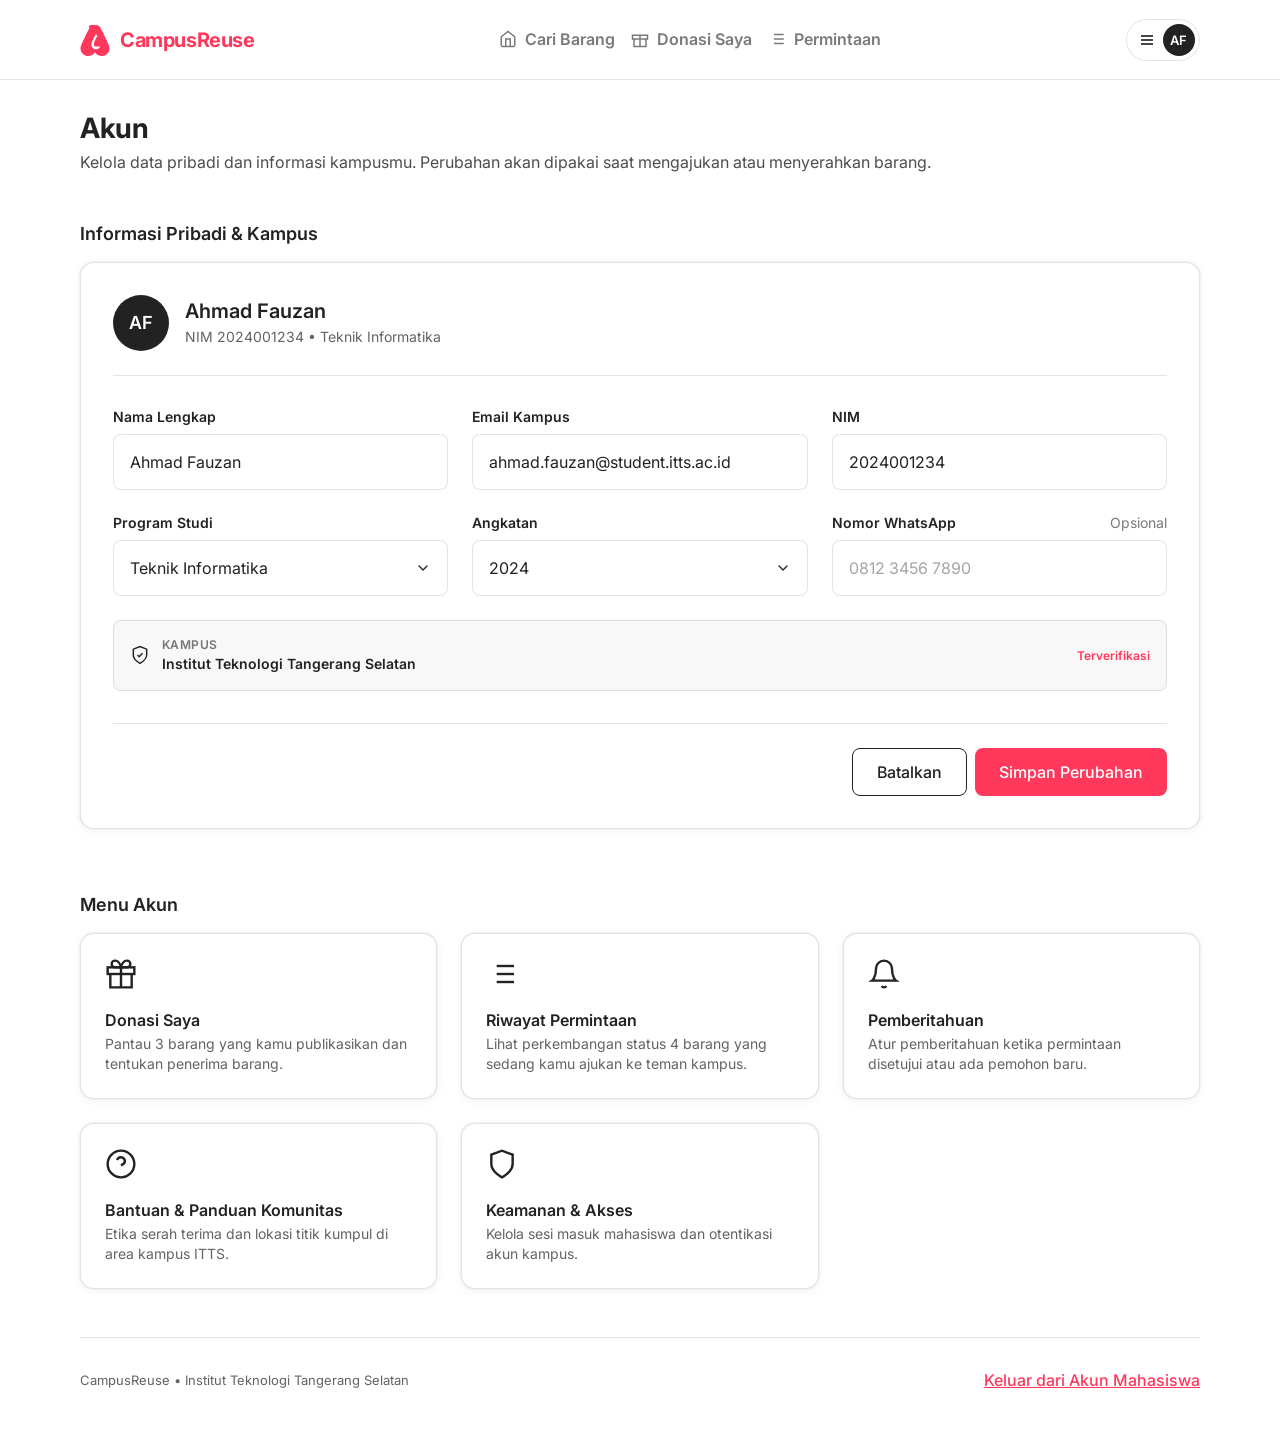
==== akun.html @ 61cdb1cc "first commit" ====
<!DOCTYPE html>
<html lang="id">
<head>
  <meta charset="UTF-8">
  <meta name="viewport" content="width=device-width, initial-scale=1.0">
  <title>Akun - CampusReuse</title>
  <link rel="preconnect" href="https://fonts.googleapis.com">
  <link rel="preconnect" href="https://fonts.gstatic.com" crossorigin>
  <link href="https://fonts.googleapis.com/css2?family=Inter:wght@400;500;600;700&display=swap" rel="stylesheet">
  <style>
    /* ===== 3-Color Strict Palette (Rausch #ff385c, Ink #222222, Canvas #ffffff) ===== */
    :root {
      --color-primary: #ff385c;
      --color-primary-active: #e00b41;
      --color-ink: #222222;
      --color-canvas: #ffffff;
      --color-hairline: #2222221f;
      --color-hairline-soft: #2222220f;
      --color-surface-soft: #22222208;

      --font-family: 'Inter', -apple-system, BlinkMacSystemFont, Roboto, 'Helvetica Neue', sans-serif;

      --rounded-none: 0px;
      --rounded-xs: 4px;
      --rounded-sm: 8px;
      --rounded-md: 14px;
      --rounded-lg: 20px;
      --rounded-xl: 32px;
      --rounded-full: 9999px;

      --space-xxs: 2px;
      --space-xs: 4px;
      --space-sm: 8px;
      --space-md: 12px;
      --space-base: 16px;
      --space-lg: 24px;
      --space-xl: 32px;
      --space-xxl: 48px;
      --space-section: 64px;

      /* Layout (DESIGN.md: 1280px editorial, 1080px detail) */
      --container-max: 1280px;
      --shell-max: 1440px;
      --container-detail: 1080px;
      --detail-shell: 1240px;

      --shadow-tier: rgba(34, 34, 34, 0.04) 0 0 0 1px, rgba(34, 34, 34, 0.06) 0 2px 8px 0;
    }

    *, *::before, *::after {
      margin: 0;
      padding: 0;
      box-sizing: border-box;
    }

    body {
      font-family: var(--font-family);
      background-color: var(--color-canvas);
      color: var(--color-ink);
      -webkit-font-smoothing: antialiased;
      -moz-osx-font-smoothing: grayscale;
      padding-bottom: 68px;
      width: 100%;
    }

    a {
      text-decoration: none;
      color: inherit;
    }

    button {
      font-family: var(--font-family);
      cursor: pointer;
      border: none;
      background: none;
    }

    /* TOP NAV (DESIGN.md: 80px height, 80px desktop gutters) */
    .top-nav {
      background-color: var(--color-canvas);
      height: 80px;
      border-bottom: 1px solid var(--color-hairline);
      padding: 0 var(--space-lg);
      position: sticky;
      top: 0;
      z-index: 100;
      display: flex;
      align-items: center;
      justify-content: space-between;
      width: 100%;
    }

    @media (min-width: 744px) {
      .top-nav {
        padding: 0 var(--space-xxl);
      }
    }

    @media (min-width: 1128px) {
      .top-nav {
        padding: 0 max(80px, calc((100vw - 1280px) / 2));
      }
    }

    .top-nav__brand {
      display: flex;
      align-items: center;
      gap: var(--space-sm);
      color: var(--color-primary);
      font-size: 20px;
      font-weight: 700;
      letter-spacing: -0.4px;
      flex-shrink: 0;
    }

    .top-nav__brand svg {
      width: 32px;
      height: 32px;
      fill: var(--color-primary);
    }

    @media (min-width: 744px) and (max-width: 899px) {
      .top-nav__brand span {
        display: none;
      }
    }

    .product-tabs {
      display: none;
      align-items: center;
      gap: var(--space-base);
    }

    .product-tab {
      display: flex;
      align-items: center;
      gap: var(--space-sm);
      padding: var(--space-sm) 0;
      font-size: 16px;
      font-weight: 600;
      color: var(--color-ink);
      opacity: 0.6;
      border-bottom: 2px solid transparent;
      transition: opacity 0.15s, border-color 0.15s;
      white-space: nowrap;
    }

    .product-tab:hover {
      opacity: 1;
    }

    .product-tab--active {
      opacity: 1;
      border-bottom-color: var(--color-ink);
    }

    .top-nav__utils {
      display: flex;
      align-items: center;
      gap: var(--space-md);
    }

    .user-pill-btn {
      display: flex;
      align-items: center;
      gap: var(--space-sm);
      padding: var(--space-xs) var(--space-xs) var(--space-xs) var(--space-md);
      border: 1px solid var(--color-hairline);
      border-radius: var(--rounded-full);
      background-color: var(--color-canvas);
      cursor: pointer;
    }

    .user-avatar-circle {
      width: 32px;
      height: 32px;
      border-radius: var(--rounded-full);
      background-color: var(--color-ink);
      color: var(--color-canvas);
      display: flex;
      align-items: center;
      justify-content: center;
      font-size: 13px;
      font-weight: 600;
    }

    /* MOBILE HEADER */
    .mobile-header {
      display: flex;
      align-items: center;
      justify-content: space-between;
      padding: var(--space-md) var(--space-lg);
      min-height: 64px;
      background-color: var(--color-canvas);
      position: sticky;
      top: 80px; /* sticks directly below the 80px top-nav instead of hiding behind it */
      z-index: 90;
      border-bottom: 1px solid var(--color-hairline);
    }

    .mobile-header__title {
      font-size: 20px;
      font-weight: 700;
      color: var(--color-ink);
    }

    /* CONTAINER (DESIGN.md: 1280px centered, 64px section bottom) */
    .account-container {
      width: 100%;
      max-width: var(--shell-max);
      margin: 0 auto;
      padding: var(--space-lg);
      box-sizing: border-box;
    }

    @media (min-width: 744px) {
      .account-container {
        padding: var(--space-xl) var(--space-xxl) var(--space-section);
      }
    }

    @media (min-width: 1128px) {
      .account-container {
        padding: var(--space-xl) 80px var(--space-section);
      }
    }

    .account-header {
      margin-bottom: var(--space-xxl);
    }

    .account-title {
      font-size: 28px;
      font-weight: 700;
      line-height: 1.2;
      letter-spacing: -0.44px;
      color: var(--color-ink);
      margin-bottom: var(--space-xs);
    }

    @media (max-width: 743px) {
      .account-title {
        display: none;
      }

      .account-header {
        margin-bottom: var(--space-lg);
      }
    }

    .account-subtitle {
      font-size: 16px;
      line-height: 1.5;
      color: var(--color-ink);
      opacity: 0.8;
    }

    .account-subtitle strong {
      font-weight: 600;
      color: var(--color-ink);
    }

    /* Account Grid (DESIGN.md: 1 / 2 / 3 columns, 16px gutters) */
    .account-grid {
      display: grid;
      grid-template-columns: 1fr;
      gap: var(--space-base);
      width: 100%;
    }

    @media (min-width: 744px) {
      .account-grid {
        grid-template-columns: repeat(2, 1fr);
        gap: var(--space-lg);
      }
    }

    @media (min-width: 1128px) {
      .account-grid {
        grid-template-columns: repeat(3, 1fr);
      }
    }

    .account-card {
      background-color: var(--color-canvas);
      border: 1px solid var(--color-hairline);
      border-radius: var(--rounded-md);
      padding: var(--space-lg);
      box-shadow: var(--shadow-tier);
      display: flex;
      flex-direction: column;
      justify-content: space-between;
      min-height: 160px;
      transition: transform 0.15s, border-color 0.15s;
      cursor: pointer;
    }

    .account-card:hover {
      border-color: var(--color-ink);
      transform: translateY(-2px);
    }

    .account-card__icon {
      width: 32px;
      height: 32px;
      color: var(--color-ink);
      margin-bottom: var(--space-base);
    }

    .account-card__title {
      font-size: 16px;
      font-weight: 600;
      color: var(--color-ink);
      margin-bottom: var(--space-xs);
    }

    .account-card__desc {
      font-size: 14px;
      color: var(--color-ink);
      opacity: 0.7;
      line-height: 1.43;
    }

    /* Profile Form */
    .profile-card {
      width: 100%;
      background-color: var(--color-canvas);
      border: 1px solid var(--color-hairline);
      border-radius: var(--rounded-md);
      padding: var(--space-lg);
      box-shadow: var(--shadow-tier);
      margin-bottom: var(--space-xxl);
    }

    @media (min-width: 744px) {
      .profile-card {
        padding: var(--space-xl);
        margin-bottom: var(--space-section);
      }
    }

    .profile-card__head {
      display: flex;
      align-items: center;
      gap: var(--space-base);
      padding-bottom: var(--space-lg);
      border-bottom: 1px solid var(--color-hairline);
      margin-bottom: var(--space-lg);
    }

    @media (min-width: 744px) {
      .profile-card__head {
        margin-bottom: var(--space-xl);
      }
    }

    .profile-avatar {
      width: 56px;
      height: 56px;
      border-radius: var(--rounded-full);
      background-color: var(--color-ink);
      color: var(--color-canvas);
      display: flex;
      align-items: center;
      justify-content: center;
      font-size: 18px;
      font-weight: 600;
      letter-spacing: 0.4px;
      flex-shrink: 0;
    }

    .profile-card__identity {
      min-width: 0;
    }

    .profile-card__name {
      font-size: 20px;
      font-weight: 600;
      line-height: 1.2;
      color: var(--color-ink);
      margin-bottom: var(--space-xs);
    }

    .profile-card__meta {
      font-size: 14px;
      line-height: 1.43;
      color: var(--color-ink);
      opacity: 0.7;
    }

    .profile-form__grid {
      display: grid;
      grid-template-columns: 1fr;
      gap: var(--space-lg);
      width: 100%;
    }

    @media (min-width: 744px) {
      .profile-form__grid {
        grid-template-columns: repeat(2, minmax(0, 1fr));
      }
    }

    @media (min-width: 1128px) {
      .profile-form__grid {
        grid-template-columns: repeat(3, minmax(0, 1fr));
      }
    }

    .profile-field {
      display: flex;
      flex-direction: column;
      min-width: 0;
    }

    .profile-label {
      display: flex;
      justify-content: space-between;
      gap: var(--space-sm);
      font-size: 14px;
      font-weight: 600;
      line-height: 1.29;
      color: var(--color-ink);
      margin-bottom: var(--space-sm);
    }

    .profile-label span {
      font-weight: 400;
      opacity: 0.6;
    }

    .profile-input {
      width: 100%;
      height: 56px;
      padding: 0 var(--space-base);
      background-color: var(--color-canvas);
      border: 1px solid var(--color-hairline);
      border-radius: var(--rounded-sm);
      font-family: var(--font-family);
      font-size: 16px;
      line-height: 1.5;
      color: var(--color-ink);
      outline: none;
      transition: border-color 0.15s ease, box-shadow 0.15s ease;
    }

    .profile-input::placeholder {
      color: var(--color-ink);
      opacity: 0.4;
    }

    .profile-input:focus {
      border-color: var(--color-ink);
      box-shadow: 0 0 0 1px var(--color-ink);
    }

    .profile-input[aria-invalid="true"] {
      border-color: var(--color-primary);
      box-shadow: 0 0 0 1px var(--color-primary);
    }

    /* Tablet: field columns are narrower, keep the long campus email readable */
    @media (min-width: 744px) and (max-width: 1127px) {
      .profile-input {
        padding-left: var(--space-sm);
        padding-right: var(--space-sm);
        font-size: 15px;
      }

      .profile-select {
        padding-right: 40px;
      }
    }

    .profile-select {
      appearance: none;
      padding-right: 44px;
      background-image: url("data:image/svg+xml;charset=UTF-8,%3csvg xmlns='http://www.w3.org/2000/svg' viewBox='0 0 24 24' fill='none' stroke='%23222222' stroke-width='2' stroke-linecap='round' stroke-linejoin='round'%3e%3cpolyline points='6 9 12 15 18 9'%3e%3c/polyline%3e%3c/svg%3e");
      background-repeat: no-repeat;
      background-position: right 16px center;
      background-size: 16px;
      cursor: pointer;
    }

    .profile-error {
      display: none;
      margin-top: var(--space-xs);
      font-size: 12px;
      font-weight: 600;
      line-height: 1.33;
      color: var(--color-primary);
    }

    .profile-error--visible {
      display: block;
    }

    .campus-strip {
      display: flex;
      align-items: center;
      gap: var(--space-md);
      margin-top: var(--space-lg);
      padding: var(--space-base);
      border: 1px solid var(--color-hairline);
      border-radius: var(--rounded-sm);
      background-color: var(--color-surface-soft);
    }

    .campus-strip__icon {
      width: 20px;
      height: 20px;
      flex-shrink: 0;
      color: var(--color-ink);
    }

    .campus-strip__text {
      display: flex;
      flex-direction: column;
      gap: var(--space-xxs);
      min-width: 0;
    }

    .campus-strip__label {
      font-size: 12px;
      font-weight: 600;
      letter-spacing: 0.4px;
      text-transform: uppercase;
      opacity: 0.6;
    }

    .campus-strip__value {
      font-size: 14px;
      font-weight: 600;
      line-height: 1.43;
    }

    .campus-strip__badge {
      display: none;
      margin-left: auto;
      font-size: 12px;
      font-weight: 600;
      color: var(--color-primary);
      white-space: nowrap;
    }

    @media (min-width: 560px) {
      .campus-strip__badge {
        display: block;
      }
    }

    .profile-form__footer {
      display: flex;
      flex-direction: column;
      gap: var(--space-md);
      margin-top: var(--space-xl);
      padding-top: var(--space-lg);
      border-top: 1px solid var(--color-hairline);
    }

    @media (min-width: 744px) {
      .profile-form__footer {
        flex-direction: row;
        align-items: center;
        justify-content: space-between;
        gap: var(--space-lg);
      }
    }

    .form-status {
      font-size: 14px;
      line-height: 1.43;
      opacity: 0;
      min-height: 20px;
      transition: opacity 0.15s ease;
    }

    .form-status--visible {
      opacity: 0.7;
    }

    .form-status--success {
      opacity: 1;
      font-weight: 500;
      display: flex;
      align-items: center;
      gap: var(--space-sm);
    }

    .form-status--success::before {
      content: "";
      width: 8px;
      height: 8px;
      border-radius: var(--rounded-full);
      background-color: var(--color-primary);
      flex-shrink: 0;
    }

    .profile-form__actions {
      display: flex;
      flex-direction: column-reverse;
      gap: var(--space-sm);
      width: 100%;
    }

    @media (min-width: 560px) {
      .profile-form__actions {
        flex-direction: row;
        justify-content: flex-end;
        width: auto;
      }
    }

    .btn-primary,
    .btn-secondary {
      display: flex;
      align-items: center;
      justify-content: center;
      height: 48px;
      padding: 0 var(--space-lg);
      border-radius: var(--rounded-sm);
      font-family: var(--font-family);
      font-size: 16px;
      font-weight: 500;
      white-space: nowrap;
    }

    @media (max-width: 559px) {
      .btn-primary,
      .btn-secondary {
        width: 100%;
      }
    }

    .btn-primary {
      background-color: var(--color-primary);
      color: var(--color-canvas);
      transition: background-color 0.15s ease;
    }

    .btn-primary:hover {
      background-color: var(--color-primary-active);
    }

    .btn-secondary {
      border: 1px solid var(--color-ink);
      background-color: var(--color-canvas);
      color: var(--color-ink);
    }

    .btn-secondary:hover {
      background-color: var(--color-surface-soft);
    }

    .section-label {
      font-size: 18px;
      font-weight: 600;
      line-height: 1.33;
      color: var(--color-ink);
      margin-bottom: var(--space-base);
    }

    .logout-section {
      margin-top: var(--space-xxl);
      padding-top: var(--space-xl);
      border-top: 1px solid var(--color-hairline);
      display: flex;
      justify-content: space-between;
      align-items: center;
      flex-wrap: wrap;
      gap: var(--space-base);
      width: 100%;
    }

    .btn-logout {
      font-size: 16px;
      font-weight: 500;
      color: var(--color-primary);
      text-decoration: underline;
      cursor: pointer;
    }

    /* Modal Dialog (Strict 3 Colors) */
    .dialog-scrim {
      display: none;
      position: fixed;
      inset: 0;
      background: rgba(34, 34, 34, 0.5);
      z-index: 200;
      align-items: center;
      justify-content: center;
      padding: var(--space-base);
    }

    .dialog-scrim--visible {
      display: flex;
    }

    .dialog-box {
      background: var(--color-canvas);
      border-radius: var(--rounded-md);
      padding: var(--space-xl);
      max-width: 400px;
      width: 100%;
      box-shadow: 0 10px 30px rgba(34, 34, 34, 0.2);
      border: 1px solid var(--color-hairline);
    }

    .dialog-box__title {
      font-size: 20px;
      font-weight: 600;
      line-height: 1.2;
      color: var(--color-ink);
      margin-bottom: var(--space-xs);
    }

    .dialog-box__desc {
      font-size: 14px;
      color: var(--color-ink);
      opacity: 0.7;
      line-height: 1.5;
      margin-bottom: var(--space-lg);
    }

    .dialog-actions {
      display: flex;
      gap: var(--space-sm);
    }

    .btn-cancel {
      flex: 1;
      height: 48px;
      border: 1px solid var(--color-ink);
      border-radius: var(--rounded-sm);
      font-size: 16px;
      font-weight: 500;
      color: var(--color-ink);
      background: var(--color-canvas);
    }

    .btn-confirm-logout {
      flex: 1;
      height: 48px;
      background-color: var(--color-primary);
      color: var(--color-canvas);
      border-radius: var(--rounded-sm);
      font-size: 16px;
      font-weight: 500;
    }

    /* Mobile Bottom Nav */
    .bottom-nav {
      position: fixed;
      bottom: 0;
      left: 0;
      right: 0;
      height: 68px;
      background-color: var(--color-canvas);
      border-top: 1px solid var(--color-hairline);
      display: flex;
      justify-content: space-around;
      align-items: center;
      z-index: 100;
      width: 100%;
    }

    .bottom-nav__item {
      display: flex;
      flex-direction: column;
      align-items: center;
      gap: 4px;
      color: var(--color-ink);
      opacity: 0.6;
      font-size: 11px;
      font-weight: 600;
      padding: 6px 12px;
    }

    .bottom-nav__item--active {
      color: var(--color-primary);
      opacity: 1;
    }

    .bottom-nav__icon {
      width: 22px;
      height: 22px;
    }

    @media (min-width: 744px) {
      .product-tabs {
        display: flex;
      }

      .mobile-header {
        display: none;
      }

      .bottom-nav {
        display: none;
      }

      body {
        padding-bottom: 0;
      }
    }
  </style>
</head>
<body>

  <!-- Top Nav Desktop -->
  <header class="top-nav">
    <a href="index.html" class="top-nav__brand">
      <svg viewBox="0 0 32 32">
        <path d="M16 1c2.008 0 3.463.963 4.751 3.269l.533 1.025c1.954 3.83 6.114 12.54 7.1 14.836l.145.353c.667 1.591.91 2.472.96 3.396l.011.321c0 4.14-3.238 7.8-8.204 7.8-3.084 0-5.36-1.503-6.296-3.878-.936 2.375-3.212 3.878-6.296 3.878-4.966 0-8.204-3.66-8.204-7.8 0-1.294.331-2.585 1.116-4.07l.145-.353c.986-2.296 5.146-11.006 7.1-14.836l.533-1.025C8.037 1.963 9.492 1 11.5 1h4.5zm0 24.3c2.72 0 4.5-1.895 4.5-4.5 0-2.48-1.572-5.714-4.5-10.748-2.928 5.034-4.5 8.268-4.5 10.748 0 2.605 1.78 4.5 4.5 4.5zm0-2.7c-1.285 0-2.1-1.007-2.1-2.1 0-1.87 1.341-4.793 3.6-8.918 2.259 4.125 3.6 7.048 3.6 8.918 0 1.093-.815 2.1-2.1 2.1h-3z"/>
      </svg>
      <span>CampusReuse</span>
    </a>

    <nav class="product-tabs" aria-label="Navigasi">
      <a href="index.html" class="product-tab">
        <svg width="18" height="18" viewBox="0 0 24 24" fill="none" stroke="currentColor" stroke-width="2"><path d="M3 9l9-7 9 7v11a2 2 0 0 1-2 2H5a2 2 0 0 1-2-2z"/><polyline points="9 22 9 12 15 12 15 22"/></svg>
        <span>Cari Barang</span>
      </a>
      <a href="donasi.html" class="product-tab">
        <svg width="18" height="18" viewBox="0 0 24 24" fill="none" stroke="currentColor" stroke-width="2"><polyline points="20 12 20 22 4 22 4 12"/><rect x="2" y="7" width="20" height="5"/><line x1="12" y1="22" x2="12" y2="7"/></svg>
        <span>Donasi Saya</span>
      </a>
      <a href="permintaan.html" class="product-tab">
        <svg width="18" height="18" viewBox="0 0 24 24" fill="none" stroke="currentColor" stroke-width="2"><line x1="8" y1="6" x2="21" y2="6"/><line x1="8" y1="12" x2="21" y2="12"/><line x1="8" y1="18" x2="21" y2="18"/></svg>
        <span>Permintaan</span>
      </a>
    </nav>

    <div class="top-nav__utils">
      <a href="akun.html" class="user-pill-btn" aria-label="Akun">
        <svg width="16" height="16" viewBox="0 0 24 24" fill="none" stroke="currentColor" stroke-width="2.5"><line x1="3" y1="12" x2="21" y2="12"/><line x1="3" y1="6" x2="21" y2="6"/><line x1="3" y1="18" x2="21" y2="18"/></svg>
        <div class="user-avatar-circle">AF</div>
      </a>
    </div>
  </header>

  <!-- Mobile Header -->
  <header class="mobile-header">
    <h1 class="mobile-header__title">Akun</h1>
    <div class="user-avatar-circle">AF</div>
  </header>

  <main class="account-container">
    <div class="account-header">
      <h1 class="account-title">Akun</h1>
      <p class="account-subtitle">
        Kelola data pribadi dan informasi kampusmu. Perubahan akan dipakai saat mengajukan atau menyerahkan barang.
      </p>
    </div>

    <h2 class="section-label">Informasi Pribadi &amp; Kampus</h2>

    <!-- Kartu Data Akun (bisa diedit) -->
    <div class="profile-card">
      <div class="profile-card__head">
        <div class="profile-avatar" id="profileAvatar">AF</div>
        <div class="profile-card__identity">
          <p class="profile-card__name" id="profileDisplayName">Ahmad Fauzan</p>
          <p class="profile-card__meta" id="profileDisplayMeta">NIM 2024001234 • Teknik Informatika</p>
        </div>
      </div>

      <form class="profile-form" id="profileForm" novalidate>
        <div class="profile-form__grid">
          <div class="profile-field">
            <label class="profile-label" for="profileFullName">Nama Lengkap</label>
            <input
              class="profile-input"
              type="text"
              id="profileFullName"
              name="fullName"
              autocomplete="name"
              placeholder="Nama sesuai KTM"
              required>
            <p class="profile-error" id="fullNameError"></p>
          </div>

          <div class="profile-field">
            <label class="profile-label" for="profileEmail">Email Kampus</label>
            <input
              class="profile-input"
              type="email"
              id="profileEmail"
              name="email"
              autocomplete="email"
              inputmode="email"
              placeholder="nama@student.itts.ac.id"
              required>
            <p class="profile-error" id="emailError"></p>
          </div>

          <div class="profile-field">
            <label class="profile-label" for="profileNim">NIM</label>
            <input
              class="profile-input"
              type="text"
              id="profileNim"
              name="nim"
              inputmode="numeric"
              autocomplete="off"
              maxlength="12"
              placeholder="Contoh: 2024001234"
              required>
            <p class="profile-error" id="nimError"></p>
          </div>

          <div class="profile-field">
            <label class="profile-label" for="profileMajor">Program Studi</label>
            <select class="profile-input profile-select" id="profileMajor" name="major" required>
              <option value="Teknik Informatika">Teknik Informatika</option>
              <option value="Teknik Elektro">Teknik Elektro</option>
              <option value="Teknik Kimia">Teknik Kimia</option>
              <option value="Teknik Sipil">Teknik Sipil</option>
              <option value="Sistem Informasi">Sistem Informasi</option>
            </select>
            <p class="profile-error" id="majorError"></p>
          </div>

          <div class="profile-field">
            <label class="profile-label" for="profileYear">Angkatan</label>
            <select class="profile-input profile-select" id="profileYear" name="year" required>
              <option value="2021">2021</option>
              <option value="2022">2022</option>
              <option value="2023">2023</option>
              <option value="2024">2024</option>
              <option value="2025">2025</option>
              <option value="2026">2026</option>
            </select>
            <p class="profile-error" id="yearError"></p>
          </div>

          <div class="profile-field">
            <label class="profile-label" for="profilePhone">
              Nomor WhatsApp <span>Opsional</span>
            </label>
            <input
              class="profile-input"
              type="tel"
              id="profilePhone"
              name="phone"
              autocomplete="tel"
              inputmode="tel"
              placeholder="0812 3456 7890">
            <p class="profile-error" id="phoneError"></p>
          </div>
        </div>

        <div class="campus-strip">
          <svg class="campus-strip__icon" viewBox="0 0 24 24" fill="none" stroke="currentColor" stroke-width="1.8" aria-hidden="true"><path d="M12 22s8-4 8-10V5l-8-3-8 3v7c0 6 8 10 8 10z"/><polyline points="9 12 11 14 15 10"/></svg>
          <div class="campus-strip__text">
            <span class="campus-strip__label">Kampus</span>
            <span class="campus-strip__value">Institut Teknologi Tangerang Selatan</span>
          </div>
          <span class="campus-strip__badge">Terverifikasi</span>
        </div>

        <div class="profile-form__footer">
          <p class="form-status" id="formStatus" role="status" aria-live="polite"></p>
          <div class="profile-form__actions">
            <button type="button" class="btn-secondary" id="btnResetProfile">Batalkan</button>
            <button type="submit" class="btn-primary">Simpan Perubahan</button>
          </div>
        </div>
      </form>
    </div>

    <h2 class="section-label">Menu Akun</h2>

    <!-- Account Grid 100% -->
    <div class="account-grid">
      <!-- Card 2 -->
      <a href="donasi.html" class="account-card">
        <div>
          <svg class="account-card__icon" viewBox="0 0 24 24" fill="none" stroke="currentColor" stroke-width="1.8"><polyline points="20 12 20 22 4 22 4 12"/><rect x="2" y="7" width="20" height="5"/><line x1="12" y1="22" x2="12" y2="7"/><path d="M12 7H7.5a2.5 2.5 0 0 1 0-5C11 2 12 7 12 7z"/><path d="M12 7h4.5a2.5 2.5 0 0 0 0-5C13 2 12 7 12 7z"/></svg>
          <h2 class="account-card__title">Donasi Saya</h2>
          <p class="account-card__desc">Pantau 3 barang yang kamu publikasikan dan tentukan penerima barang.</p>
        </div>
      </a>

      <!-- Card 3 -->
      <a href="permintaan.html" class="account-card">
        <div>
          <svg class="account-card__icon" viewBox="0 0 24 24" fill="none" stroke="currentColor" stroke-width="1.8"><line x1="8" y1="6" x2="21" y2="6"/><line x1="8" y1="12" x2="21" y2="12"/><line x1="8" y1="18" x2="21" y2="18"/><line x1="3" y1="6" x2="3.01" y2="6"/><line x1="3" y1="12" x2="3.01" y2="12"/><line x1="3" y1="18" x2="3.01" y2="18"/></svg>
          <h2 class="account-card__title">Riwayat Permintaan</h2>
          <p class="account-card__desc">Lihat perkembangan status 4 barang yang sedang kamu ajukan ke teman kampus.</p>
        </div>
      </a>

      <!-- Card 4 -->
      <a href="#" class="account-card" onclick="alert('Notifikasi aktif.'); return false;">
        <div>
          <svg class="account-card__icon" viewBox="0 0 24 24" fill="none" stroke="currentColor" stroke-width="1.8"><path d="M18 8A6 6 0 0 0 6 8c0 7-3 9-3 9h18s-3-2-3-9"/><path d="M13.73 21a2 2 0 0 1-3.46 0"/></svg>
          <h2 class="account-card__title">Pemberitahuan</h2>
          <p class="account-card__desc">Atur pemberitahuan ketika permintaan disetujui atau ada pemohon baru.</p>
        </div>
      </a>

      <!-- Card 5 -->
      <a href="#" class="account-card" onclick="alert('Panduan Komunitas Mahasiswa Institut Teknologi Tangerang Selatan.'); return false;">
        <div>
          <svg class="account-card__icon" viewBox="0 0 24 24" fill="none" stroke="currentColor" stroke-width="1.8"><circle cx="12" cy="12" r="10"/><path d="M9.09 9a3 3 0 0 1 5.83 1c0 2-3 3-3 3"/><line x1="12" y1="17" x2="12.01" y2="17"/></svg>
          <h2 class="account-card__title">Bantuan & Panduan Komunitas</h2>
          <p class="account-card__desc">Etika serah terima dan lokasi titik kumpul di area kampus ITTS.</p>
        </div>
      </a>

      <!-- Card 6 -->
      <a href="#" class="account-card" onclick="alert('Otentikasi Akun Kampus ITTS.'); return false;">
        <div>
          <svg class="account-card__icon" viewBox="0 0 24 24" fill="none" stroke="currentColor" stroke-width="1.8"><path d="M12 22s8-4 8-10V5l-8-3-8 3v7c0 6 8 10 8 10z"/></svg>
          <h2 class="account-card__title">Keamanan & Akses</h2>
          <p class="account-card__desc">Kelola sesi masuk mahasiswa dan otentikasi akun kampus.</p>
        </div>
      </a>

    </div>

    <!-- Logout row -->
    <div class="logout-section">
      <div style="font-size: 13px; opacity: 0.7;">
        CampusReuse • Institut Teknologi Tangerang Selatan
      </div>
      <button type="button" class="btn-logout" id="btnLogoutTrigger">
        Keluar dari Akun Mahasiswa
      </button>
    </div>
  </main>

  <!-- Dialog Konfirmasi Logout -->
  <div class="dialog-scrim" id="logoutModal">
    <div class="dialog-box">
      <h3 class="dialog-box__title">Keluar dari akun?</h3>
      <p class="dialog-box__desc">Kamu perlu masuk kembali dengan email kampus untuk mengajukan atau mengelola barang.</p>
      <div class="dialog-actions">
        <button type="button" class="btn-cancel" id="btnCancelLogout">Batal</button>
        <button type="button" class="btn-confirm-logout" id="btnConfirmLogout">Keluar</button>
      </div>
    </div>
  </div>

  <!-- Mobile Bottom Nav -->
  <nav class="bottom-nav" aria-label="Navigasi Bawah">
    <a href="index.html" class="bottom-nav__item">
      <svg class="bottom-nav__icon" viewBox="0 0 24 24" fill="none" stroke="currentColor" stroke-width="2.2"><path d="M3 9l9-7 9 7v11a2 2 0 0 1-2 2H5a2 2 0 0 1-2-2z"/><polyline points="9 22 9 12 15 12 15 22"/></svg>
      <span>Cari</span>
    </a>
    <a href="donasi.html" class="bottom-nav__item">
      <svg class="bottom-nav__icon" viewBox="0 0 24 24" fill="none" stroke="currentColor" stroke-width="2.2"><polyline points="20 12 20 22 4 22 4 12"/><rect x="2" y="7" width="20" height="5"/><line x1="12" y1="22" x2="12" y2="7"/></svg>
      <span>Donasi</span>
    </a>
    <a href="permintaan.html" class="bottom-nav__item">
      <svg class="bottom-nav__icon" viewBox="0 0 24 24" fill="none" stroke="currentColor" stroke-width="2.2"><line x1="8" y1="6" x2="21" y2="6"/><line x1="8" y1="12" x2="21" y2="12"/><line x1="8" y1="18" x2="21" y2="18"/></svg>
      <span>Permintaan</span>
    </a>
    <a href="akun.html" class="bottom-nav__item bottom-nav__item--active">
      <svg class="bottom-nav__icon" viewBox="0 0 24 24" fill="none" stroke="currentColor" stroke-width="2.2"><path d="M20 21v-2a4 4 0 0 0-4-4H8a4 4 0 0 0-4 4v2"/><circle cx="12" cy="7" r="4"/></svg>
      <span>Profil</span>
    </a>
  </nav>

  <script>
    (function() {
      'use strict';
      const btnLogout = document.getElementById('btnLogoutTrigger');
      const modal = document.getElementById('logoutModal');
      const btnCancel = document.getElementById('btnCancelLogout');
      const btnConfirm = document.getElementById('btnConfirmLogout');

      btnLogout.addEventListener('click', function() {
        modal.classList.add('dialog-scrim--visible');
      });

      btnCancel.addEventListener('click', function() {
        modal.classList.remove('dialog-scrim--visible');
      });

      btnConfirm.addEventListener('click', function() {
        modal.classList.remove('dialog-scrim--visible');
        window.location.href = 'index.html';
      });

      modal.addEventListener('click', function(e) {
        if (e.target === modal) modal.classList.remove('dialog-scrim--visible');
      });
    })();

    (function() {
      'use strict';
      const STORAGE_KEY = 'campusreuse-account';
      const form = document.getElementById('profileForm');
      if (!form) return;

      const defaults = {
        fullName: 'Ahmad Fauzan',
        email: 'ahmad.fauzan@student.itts.ac.id',
        nim: '2024001234',
        major: 'Teknik Informatika',
        year: '2024',
        phone: ''
      };

      const fieldNames = Object.keys(defaults);
      const displayName = document.getElementById('profileDisplayName');
      const displayMeta = document.getElementById('profileDisplayMeta');
      const profileAvatar = document.getElementById('profileAvatar');
      const statusEl = document.getElementById('formStatus');
      const resetBtn = document.getElementById('btnResetProfile');
      let statusTimer = null;

      function loadSaved() {
        try {
          const raw = window.localStorage.getItem(STORAGE_KEY);
          return raw ? JSON.parse(raw) : {};
        } catch (error) {
          return {};
        }
      }

      function currentData() {
        return Object.assign({}, defaults, loadSaved());
      }

      function initialsOf(name) {
        const parts = String(name).trim().split(/\s+/).filter(Boolean);
        if (!parts.length) return 'AF';
        return parts.slice(0, 2).map(function(part) {
          return part.charAt(0);
        }).join('').toUpperCase();
      }

      function renderSummary(data) {
        displayName.textContent = data.fullName;
        displayMeta.textContent = 'NIM ' + data.nim + ' • ' + data.major;
        const initials = initialsOf(data.fullName);
        profileAvatar.textContent = initials;
        document.querySelectorAll('.user-avatar-circle').forEach(function(el) {
          el.textContent = initials;
        });
      }

      function setError(name, message) {
        const field = form.elements[name];
        const errorEl = document.getElementById(name + 'Error');
        if (!field || !errorEl) return;
        errorEl.textContent = message || '';
        errorEl.classList.toggle('profile-error--visible', Boolean(message));
        if (message) {
          field.setAttribute('aria-invalid', 'true');
          field.setAttribute('aria-describedby', name + 'Error');
        } else {
          field.removeAttribute('aria-invalid');
          field.removeAttribute('aria-describedby');
        }
      }

      function clearError(name) {
        setError(name, '');
      }

      function fillForm(data) {
        fieldNames.forEach(function(name) {
          const field = form.elements[name];
          if (field && data[name] !== undefined) field.value = data[name];
          clearError(name);
        });
        renderSummary(data);
      }

      const validators = {
        fullName: function(value) {
          return value.trim().length >= 3 ? '' : 'Nama lengkap minimal 3 karakter.';
        },
        email: function(value) {
          const email = value.trim();
          if (!/^[^\s@]+@[^\s@]+\.[^\s@]+$/.test(email)) return 'Masukkan alamat email yang valid.';
          if (!/@student\.itts\.ac\.id$/i.test(email)) return 'Gunakan email kampus @student.itts.ac.id.';
          return '';
        },
        nim: function(value) {
          return /^\d{8,12}$/.test(value.trim()) ? '' : 'NIM berisi 8–12 angka.';
        },
        major: function(value) {
          return value ? '' : 'Pilih program studi.';
        },
        year: function(value) {
          return value ? '' : 'Pilih angkatan.';
        },
        phone: function(value) {
          const digits = value.replace(/[\s\-().]/g, '');
          if (!digits) return '';
          return /^(\+?62|0)8\d{7,12}$/.test(digits) ? '' : 'Nomor WhatsApp tidak valid. Contoh: 0812 3456 7890.';
        }
      };

      function showStatus(message, isSuccess) {
        if (statusTimer) window.clearTimeout(statusTimer);
        statusEl.textContent = message || '';
        statusEl.classList.toggle('form-status--visible', Boolean(message) && !isSuccess);
        statusEl.classList.toggle('form-status--success', Boolean(message) && Boolean(isSuccess));
        if (message) {
          statusTimer = window.setTimeout(function() {
            statusEl.textContent = '';
            statusEl.classList.remove('form-status--visible', 'form-status--success');
          }, 4000);
        }
      }

      fieldNames.forEach(function(name) {
        const field = form.elements[name];
        if (!field) return;
        field.addEventListener('input', function() { clearError(name); });
        field.addEventListener('change', function() { clearError(name); });
      });

      form.addEventListener('submit', function(event) {
        event.preventDefault();
        const data = {};
        let firstInvalid = null;

        fieldNames.forEach(function(name) {
          const field = form.elements[name];
          const value = field.value.trim();
          data[name] = value;
          const message = validators[name](value);
          setError(name, message);
          if (message && !firstInvalid) firstInvalid = field;
        });

        if (firstInvalid) {
          showStatus('Periksa kembali data yang ditandai.', false);
          firstInvalid.focus();
          return;
        }

        try {
          window.localStorage.setItem(STORAGE_KEY, JSON.stringify(data));
        } catch (error) {
          /* localStorage bisa tidak tersedia; data tetap diperbarui di halaman. */
        }

        renderSummary(data);
        showStatus('Perubahan berhasil disimpan.', true);
      });

      resetBtn.addEventListener('click', function() {
        fillForm(currentData());
        showStatus('Perubahan dibatalkan.', false);
      });

      fillForm(currentData());
    })();
  </script>
</body>
</html>
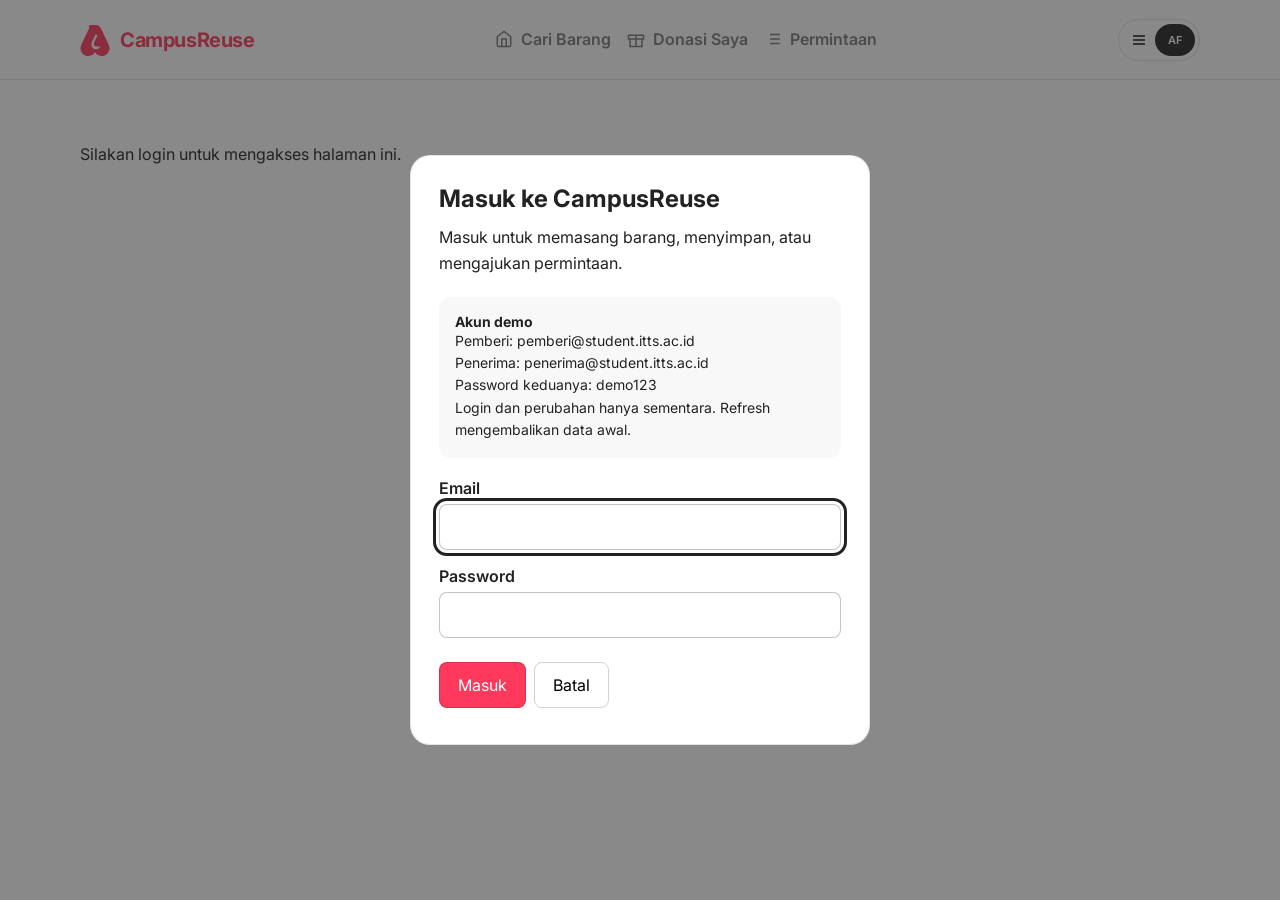
==== commit 9388315a: "Rapikan desain dan alur demo CampusReuse" ====
--- a/akun.html
+++ b/akun.html
@@ -7,807 +7,11 @@
   <link rel="preconnect" href="https://fonts.googleapis.com">
   <link rel="preconnect" href="https://fonts.gstatic.com" crossorigin>
   <link href="https://fonts.googleapis.com/css2?family=Inter:wght@400;500;600;700&display=swap" rel="stylesheet">
-  <style>
-    /* ===== 3-Color Strict Palette (Rausch #ff385c, Ink #222222, Canvas #ffffff) ===== */
-    :root {
-      --color-primary: #ff385c;
-      --color-primary-active: #e00b41;
-      --color-ink: #222222;
-      --color-canvas: #ffffff;
-      --color-hairline: #2222221f;
-      --color-hairline-soft: #2222220f;
-      --color-surface-soft: #22222208;
-
-      --font-family: 'Inter', -apple-system, BlinkMacSystemFont, Roboto, 'Helvetica Neue', sans-serif;
-
-      --rounded-none: 0px;
-      --rounded-xs: 4px;
-      --rounded-sm: 8px;
-      --rounded-md: 14px;
-      --rounded-lg: 20px;
-      --rounded-xl: 32px;
-      --rounded-full: 9999px;
-
-      --space-xxs: 2px;
-      --space-xs: 4px;
-      --space-sm: 8px;
-      --space-md: 12px;
-      --space-base: 16px;
-      --space-lg: 24px;
-      --space-xl: 32px;
-      --space-xxl: 48px;
-      --space-section: 64px;
-
-      /* Layout (DESIGN.md: 1280px editorial, 1080px detail) */
-      --container-max: 1280px;
-      --shell-max: 1440px;
-      --container-detail: 1080px;
-      --detail-shell: 1240px;
-
-      --shadow-tier: rgba(34, 34, 34, 0.04) 0 0 0 1px, rgba(34, 34, 34, 0.06) 0 2px 8px 0;
-    }
-
-    *, *::before, *::after {
-      margin: 0;
-      padding: 0;
-      box-sizing: border-box;
-    }
-
-    body {
-      font-family: var(--font-family);
-      background-color: var(--color-canvas);
-      color: var(--color-ink);
-      -webkit-font-smoothing: antialiased;
-      -moz-osx-font-smoothing: grayscale;
-      padding-bottom: 68px;
-      width: 100%;
-    }
-
-    a {
-      text-decoration: none;
-      color: inherit;
-    }
-
-    button {
-      font-family: var(--font-family);
-      cursor: pointer;
-      border: none;
-      background: none;
-    }
-
-    /* TOP NAV (DESIGN.md: 80px height, 80px desktop gutters) */
-    .top-nav {
-      background-color: var(--color-canvas);
-      height: 80px;
-      border-bottom: 1px solid var(--color-hairline);
-      padding: 0 var(--space-lg);
-      position: sticky;
-      top: 0;
-      z-index: 100;
-      display: flex;
-      align-items: center;
-      justify-content: space-between;
-      width: 100%;
-    }
-
-    @media (min-width: 744px) {
-      .top-nav {
-        padding: 0 var(--space-xxl);
-      }
-    }
-
-    @media (min-width: 1128px) {
-      .top-nav {
-        padding: 0 max(80px, calc((100vw - 1280px) / 2));
-      }
-    }
-
-    .top-nav__brand {
-      display: flex;
-      align-items: center;
-      gap: var(--space-sm);
-      color: var(--color-primary);
-      font-size: 20px;
-      font-weight: 700;
-      letter-spacing: -0.4px;
-      flex-shrink: 0;
-    }
-
-    .top-nav__brand svg {
-      width: 32px;
-      height: 32px;
-      fill: var(--color-primary);
-    }
-
-    @media (min-width: 744px) and (max-width: 899px) {
-      .top-nav__brand span {
-        display: none;
-      }
-    }
-
-    .product-tabs {
-      display: none;
-      align-items: center;
-      gap: var(--space-base);
-    }
-
-    .product-tab {
-      display: flex;
-      align-items: center;
-      gap: var(--space-sm);
-      padding: var(--space-sm) 0;
-      font-size: 16px;
-      font-weight: 600;
-      color: var(--color-ink);
-      opacity: 0.6;
-      border-bottom: 2px solid transparent;
-      transition: opacity 0.15s, border-color 0.15s;
-      white-space: nowrap;
-    }
-
-    .product-tab:hover {
-      opacity: 1;
-    }
-
-    .product-tab--active {
-      opacity: 1;
-      border-bottom-color: var(--color-ink);
-    }
-
-    .top-nav__utils {
-      display: flex;
-      align-items: center;
-      gap: var(--space-md);
-    }
-
-    .user-pill-btn {
-      display: flex;
-      align-items: center;
-      gap: var(--space-sm);
-      padding: var(--space-xs) var(--space-xs) var(--space-xs) var(--space-md);
-      border: 1px solid var(--color-hairline);
-      border-radius: var(--rounded-full);
-      background-color: var(--color-canvas);
-      cursor: pointer;
-    }
-
-    .user-avatar-circle {
-      width: 32px;
-      height: 32px;
-      border-radius: var(--rounded-full);
-      background-color: var(--color-ink);
-      color: var(--color-canvas);
-      display: flex;
-      align-items: center;
-      justify-content: center;
-      font-size: 13px;
-      font-weight: 600;
-    }
-
-    /* MOBILE HEADER */
-    .mobile-header {
-      display: flex;
-      align-items: center;
-      justify-content: space-between;
-      padding: var(--space-md) var(--space-lg);
-      min-height: 64px;
-      background-color: var(--color-canvas);
-      position: sticky;
-      top: 80px; /* sticks directly below the 80px top-nav instead of hiding behind it */
-      z-index: 90;
-      border-bottom: 1px solid var(--color-hairline);
-    }
-
-    .mobile-header__title {
-      font-size: 20px;
-      font-weight: 700;
-      color: var(--color-ink);
-    }
-
-    /* CONTAINER (DESIGN.md: 1280px centered, 64px section bottom) */
-    .account-container {
-      width: 100%;
-      max-width: var(--shell-max);
-      margin: 0 auto;
-      padding: var(--space-lg);
-      box-sizing: border-box;
-    }
-
-    @media (min-width: 744px) {
-      .account-container {
-        padding: var(--space-xl) var(--space-xxl) var(--space-section);
-      }
-    }
-
-    @media (min-width: 1128px) {
-      .account-container {
-        padding: var(--space-xl) 80px var(--space-section);
-      }
-    }
-
-    .account-header {
-      margin-bottom: var(--space-xxl);
-    }
-
-    .account-title {
-      font-size: 28px;
-      font-weight: 700;
-      line-height: 1.2;
-      letter-spacing: -0.44px;
-      color: var(--color-ink);
-      margin-bottom: var(--space-xs);
-    }
-
-    @media (max-width: 743px) {
-      .account-title {
-        display: none;
-      }
-
-      .account-header {
-        margin-bottom: var(--space-lg);
-      }
-    }
-
-    .account-subtitle {
-      font-size: 16px;
-      line-height: 1.5;
-      color: var(--color-ink);
-      opacity: 0.8;
-    }
-
-    .account-subtitle strong {
-      font-weight: 600;
-      color: var(--color-ink);
-    }
-
-    /* Account Grid (DESIGN.md: 1 / 2 / 3 columns, 16px gutters) */
-    .account-grid {
-      display: grid;
-      grid-template-columns: 1fr;
-      gap: var(--space-base);
-      width: 100%;
-    }
-
-    @media (min-width: 744px) {
-      .account-grid {
-        grid-template-columns: repeat(2, 1fr);
-        gap: var(--space-lg);
-      }
-    }
-
-    @media (min-width: 1128px) {
-      .account-grid {
-        grid-template-columns: repeat(3, 1fr);
-      }
-    }
-
-    .account-card {
-      background-color: var(--color-canvas);
-      border: 1px solid var(--color-hairline);
-      border-radius: var(--rounded-md);
-      padding: var(--space-lg);
-      box-shadow: var(--shadow-tier);
-      display: flex;
-      flex-direction: column;
-      justify-content: space-between;
-      min-height: 160px;
-      transition: transform 0.15s, border-color 0.15s;
-      cursor: pointer;
-    }
-
-    .account-card:hover {
-      border-color: var(--color-ink);
-      transform: translateY(-2px);
-    }
-
-    .account-card__icon {
-      width: 32px;
-      height: 32px;
-      color: var(--color-ink);
-      margin-bottom: var(--space-base);
-    }
-
-    .account-card__title {
-      font-size: 16px;
-      font-weight: 600;
-      color: var(--color-ink);
-      margin-bottom: var(--space-xs);
-    }
-
-    .account-card__desc {
-      font-size: 14px;
-      color: var(--color-ink);
-      opacity: 0.7;
-      line-height: 1.43;
-    }
-
-    /* Profile Form */
-    .profile-card {
-      width: 100%;
-      background-color: var(--color-canvas);
-      border: 1px solid var(--color-hairline);
-      border-radius: var(--rounded-md);
-      padding: var(--space-lg);
-      box-shadow: var(--shadow-tier);
-      margin-bottom: var(--space-xxl);
-    }
-
-    @media (min-width: 744px) {
-      .profile-card {
-        padding: var(--space-xl);
-        margin-bottom: var(--space-section);
-      }
-    }
-
-    .profile-card__head {
-      display: flex;
-      align-items: center;
-      gap: var(--space-base);
-      padding-bottom: var(--space-lg);
-      border-bottom: 1px solid var(--color-hairline);
-      margin-bottom: var(--space-lg);
-    }
-
-    @media (min-width: 744px) {
-      .profile-card__head {
-        margin-bottom: var(--space-xl);
-      }
-    }
-
-    .profile-avatar {
-      width: 56px;
-      height: 56px;
-      border-radius: var(--rounded-full);
-      background-color: var(--color-ink);
-      color: var(--color-canvas);
-      display: flex;
-      align-items: center;
-      justify-content: center;
-      font-size: 18px;
-      font-weight: 600;
-      letter-spacing: 0.4px;
-      flex-shrink: 0;
-    }
-
-    .profile-card__identity {
-      min-width: 0;
-    }
-
-    .profile-card__name {
-      font-size: 20px;
-      font-weight: 600;
-      line-height: 1.2;
-      color: var(--color-ink);
-      margin-bottom: var(--space-xs);
-    }
-
-    .profile-card__meta {
-      font-size: 14px;
-      line-height: 1.43;
-      color: var(--color-ink);
-      opacity: 0.7;
-    }
-
-    .profile-form__grid {
-      display: grid;
-      grid-template-columns: 1fr;
-      gap: var(--space-lg);
-      width: 100%;
-    }
-
-    @media (min-width: 744px) {
-      .profile-form__grid {
-        grid-template-columns: repeat(2, minmax(0, 1fr));
-      }
-    }
-
-    @media (min-width: 1128px) {
-      .profile-form__grid {
-        grid-template-columns: repeat(3, minmax(0, 1fr));
-      }
-    }
-
-    .profile-field {
-      display: flex;
-      flex-direction: column;
-      min-width: 0;
-    }
-
-    .profile-label {
-      display: flex;
-      justify-content: space-between;
-      gap: var(--space-sm);
-      font-size: 14px;
-      font-weight: 600;
-      line-height: 1.29;
-      color: var(--color-ink);
-      margin-bottom: var(--space-sm);
-    }
-
-    .profile-label span {
-      font-weight: 400;
-      opacity: 0.6;
-    }
-
-    .profile-input {
-      width: 100%;
-      height: 56px;
-      padding: 0 var(--space-base);
-      background-color: var(--color-canvas);
-      border: 1px solid var(--color-hairline);
-      border-radius: var(--rounded-sm);
-      font-family: var(--font-family);
-      font-size: 16px;
-      line-height: 1.5;
-      color: var(--color-ink);
-      outline: none;
-      transition: border-color 0.15s ease, box-shadow 0.15s ease;
-    }
-
-    .profile-input::placeholder {
-      color: var(--color-ink);
-      opacity: 0.4;
-    }
-
-    .profile-input:focus {
-      border-color: var(--color-ink);
-      box-shadow: 0 0 0 1px var(--color-ink);
-    }
-
-    .profile-input[aria-invalid="true"] {
-      border-color: var(--color-primary);
-      box-shadow: 0 0 0 1px var(--color-primary);
-    }
-
-    /* Tablet: field columns are narrower, keep the long campus email readable */
-    @media (min-width: 744px) and (max-width: 1127px) {
-      .profile-input {
-        padding-left: var(--space-sm);
-        padding-right: var(--space-sm);
-        font-size: 15px;
-      }
-
-      .profile-select {
-        padding-right: 40px;
-      }
-    }
-
-    .profile-select {
-      appearance: none;
-      padding-right: 44px;
-      background-image: url("data:image/svg+xml;charset=UTF-8,%3csvg xmlns='http://www.w3.org/2000/svg' viewBox='0 0 24 24' fill='none' stroke='%23222222' stroke-width='2' stroke-linecap='round' stroke-linejoin='round'%3e%3cpolyline points='6 9 12 15 18 9'%3e%3c/polyline%3e%3c/svg%3e");
-      background-repeat: no-repeat;
-      background-position: right 16px center;
-      background-size: 16px;
-      cursor: pointer;
-    }
-
-    .profile-error {
-      display: none;
-      margin-top: var(--space-xs);
-      font-size: 12px;
-      font-weight: 600;
-      line-height: 1.33;
-      color: var(--color-primary);
-    }
-
-    .profile-error--visible {
-      display: block;
-    }
-
-    .campus-strip {
-      display: flex;
-      align-items: center;
-      gap: var(--space-md);
-      margin-top: var(--space-lg);
-      padding: var(--space-base);
-      border: 1px solid var(--color-hairline);
-      border-radius: var(--rounded-sm);
-      background-color: var(--color-surface-soft);
-    }
-
-    .campus-strip__icon {
-      width: 20px;
-      height: 20px;
-      flex-shrink: 0;
-      color: var(--color-ink);
-    }
-
-    .campus-strip__text {
-      display: flex;
-      flex-direction: column;
-      gap: var(--space-xxs);
-      min-width: 0;
-    }
-
-    .campus-strip__label {
-      font-size: 12px;
-      font-weight: 600;
-      letter-spacing: 0.4px;
-      text-transform: uppercase;
-      opacity: 0.6;
-    }
-
-    .campus-strip__value {
-      font-size: 14px;
-      font-weight: 600;
-      line-height: 1.43;
-    }
-
-    .campus-strip__badge {
-      display: none;
-      margin-left: auto;
-      font-size: 12px;
-      font-weight: 600;
-      color: var(--color-primary);
-      white-space: nowrap;
-    }
-
-    @media (min-width: 560px) {
-      .campus-strip__badge {
-        display: block;
-      }
-    }
-
-    .profile-form__footer {
-      display: flex;
-      flex-direction: column;
-      gap: var(--space-md);
-      margin-top: var(--space-xl);
-      padding-top: var(--space-lg);
-      border-top: 1px solid var(--color-hairline);
-    }
-
-    @media (min-width: 744px) {
-      .profile-form__footer {
-        flex-direction: row;
-        align-items: center;
-        justify-content: space-between;
-        gap: var(--space-lg);
-      }
-    }
-
-    .form-status {
-      font-size: 14px;
-      line-height: 1.43;
-      opacity: 0;
-      min-height: 20px;
-      transition: opacity 0.15s ease;
-    }
-
-    .form-status--visible {
-      opacity: 0.7;
-    }
-
-    .form-status--success {
-      opacity: 1;
-      font-weight: 500;
-      display: flex;
-      align-items: center;
-      gap: var(--space-sm);
-    }
-
-    .form-status--success::before {
-      content: "";
-      width: 8px;
-      height: 8px;
-      border-radius: var(--rounded-full);
-      background-color: var(--color-primary);
-      flex-shrink: 0;
-    }
-
-    .profile-form__actions {
-      display: flex;
-      flex-direction: column-reverse;
-      gap: var(--space-sm);
-      width: 100%;
-    }
-
-    @media (min-width: 560px) {
-      .profile-form__actions {
-        flex-direction: row;
-        justify-content: flex-end;
-        width: auto;
-      }
-    }
-
-    .btn-primary,
-    .btn-secondary {
-      display: flex;
-      align-items: center;
-      justify-content: center;
-      height: 48px;
-      padding: 0 var(--space-lg);
-      border-radius: var(--rounded-sm);
-      font-family: var(--font-family);
-      font-size: 16px;
-      font-weight: 500;
-      white-space: nowrap;
-    }
-
-    @media (max-width: 559px) {
-      .btn-primary,
-      .btn-secondary {
-        width: 100%;
-      }
-    }
-
-    .btn-primary {
-      background-color: var(--color-primary);
-      color: var(--color-canvas);
-      transition: background-color 0.15s ease;
-    }
-
-    .btn-primary:hover {
-      background-color: var(--color-primary-active);
-    }
-
-    .btn-secondary {
-      border: 1px solid var(--color-ink);
-      background-color: var(--color-canvas);
-      color: var(--color-ink);
-    }
-
-    .btn-secondary:hover {
-      background-color: var(--color-surface-soft);
-    }
-
-    .section-label {
-      font-size: 18px;
-      font-weight: 600;
-      line-height: 1.33;
-      color: var(--color-ink);
-      margin-bottom: var(--space-base);
-    }
-
-    .logout-section {
-      margin-top: var(--space-xxl);
-      padding-top: var(--space-xl);
-      border-top: 1px solid var(--color-hairline);
-      display: flex;
-      justify-content: space-between;
-      align-items: center;
-      flex-wrap: wrap;
-      gap: var(--space-base);
-      width: 100%;
-    }
-
-    .btn-logout {
-      font-size: 16px;
-      font-weight: 500;
-      color: var(--color-primary);
-      text-decoration: underline;
-      cursor: pointer;
-    }
-
-    /* Modal Dialog (Strict 3 Colors) */
-    .dialog-scrim {
-      display: none;
-      position: fixed;
-      inset: 0;
-      background: rgba(34, 34, 34, 0.5);
-      z-index: 200;
-      align-items: center;
-      justify-content: center;
-      padding: var(--space-base);
-    }
-
-    .dialog-scrim--visible {
-      display: flex;
-    }
-
-    .dialog-box {
-      background: var(--color-canvas);
-      border-radius: var(--rounded-md);
-      padding: var(--space-xl);
-      max-width: 400px;
-      width: 100%;
-      box-shadow: 0 10px 30px rgba(34, 34, 34, 0.2);
-      border: 1px solid var(--color-hairline);
-    }
-
-    .dialog-box__title {
-      font-size: 20px;
-      font-weight: 600;
-      line-height: 1.2;
-      color: var(--color-ink);
-      margin-bottom: var(--space-xs);
-    }
-
-    .dialog-box__desc {
-      font-size: 14px;
-      color: var(--color-ink);
-      opacity: 0.7;
-      line-height: 1.5;
-      margin-bottom: var(--space-lg);
-    }
-
-    .dialog-actions {
-      display: flex;
-      gap: var(--space-sm);
-    }
-
-    .btn-cancel {
-      flex: 1;
-      height: 48px;
-      border: 1px solid var(--color-ink);
-      border-radius: var(--rounded-sm);
-      font-size: 16px;
-      font-weight: 500;
-      color: var(--color-ink);
-      background: var(--color-canvas);
-    }
-
-    .btn-confirm-logout {
-      flex: 1;
-      height: 48px;
-      background-color: var(--color-primary);
-      color: var(--color-canvas);
-      border-radius: var(--rounded-sm);
-      font-size: 16px;
-      font-weight: 500;
-    }
-
-    /* Mobile Bottom Nav */
-    .bottom-nav {
-      position: fixed;
-      bottom: 0;
-      left: 0;
-      right: 0;
-      height: 68px;
-      background-color: var(--color-canvas);
-      border-top: 1px solid var(--color-hairline);
-      display: flex;
-      justify-content: space-around;
-      align-items: center;
-      z-index: 100;
-      width: 100%;
-    }
-
-    .bottom-nav__item {
-      display: flex;
-      flex-direction: column;
-      align-items: center;
-      gap: 4px;
-      color: var(--color-ink);
-      opacity: 0.6;
-      font-size: 11px;
-      font-weight: 600;
-      padding: 6px 12px;
-    }
-
-    .bottom-nav__item--active {
-      color: var(--color-primary);
-      opacity: 1;
-    }
-
-    .bottom-nav__icon {
-      width: 22px;
-      height: 22px;
-    }
-
-    @media (min-width: 744px) {
-      .product-tabs {
-        display: flex;
-      }
-
-      .mobile-header {
-        display: none;
-      }
-
-      .bottom-nav {
-        display: none;
-      }
-
-      body {
-        padding-bottom: 0;
-      }
-    }
-  </style>
+  <link rel="stylesheet" href="css/akun.css">
 </head>
 <body>
 
-  <!-- Top Nav Desktop -->
+  
   <header class="top-nav">
     <a href="index.html" class="top-nav__brand">
       <svg viewBox="0 0 32 32">
@@ -839,7 +43,7 @@
     </div>
   </header>
 
-  <!-- Mobile Header -->
+  
   <header class="mobile-header">
     <h1 class="mobile-header__title">Akun</h1>
     <div class="user-avatar-circle">AF</div>
@@ -855,7 +59,7 @@
 
     <h2 class="section-label">Informasi Pribadi &amp; Kampus</h2>
 
-    <!-- Kartu Data Akun (bisa diedit) -->
+    
     <div class="profile-card">
       <div class="profile-card__head">
         <div class="profile-avatar" id="profileAvatar">AF</div>
@@ -971,9 +175,9 @@
 
     <h2 class="section-label">Menu Akun</h2>
 
-    <!-- Account Grid 100% -->
+    
     <div class="account-grid">
-      <!-- Card 2 -->
+      
       <a href="donasi.html" class="account-card">
         <div>
           <svg class="account-card__icon" viewBox="0 0 24 24" fill="none" stroke="currentColor" stroke-width="1.8"><polyline points="20 12 20 22 4 22 4 12"/><rect x="2" y="7" width="20" height="5"/><line x1="12" y1="22" x2="12" y2="7"/><path d="M12 7H7.5a2.5 2.5 0 0 1 0-5C11 2 12 7 12 7z"/><path d="M12 7h4.5a2.5 2.5 0 0 0 0-5C13 2 12 7 12 7z"/></svg>
@@ -982,7 +186,7 @@
         </div>
       </a>
 
-      <!-- Card 3 -->
+      
       <a href="permintaan.html" class="account-card">
         <div>
           <svg class="account-card__icon" viewBox="0 0 24 24" fill="none" stroke="currentColor" stroke-width="1.8"><line x1="8" y1="6" x2="21" y2="6"/><line x1="8" y1="12" x2="21" y2="12"/><line x1="8" y1="18" x2="21" y2="18"/><line x1="3" y1="6" x2="3.01" y2="6"/><line x1="3" y1="12" x2="3.01" y2="12"/><line x1="3" y1="18" x2="3.01" y2="18"/></svg>
@@ -991,7 +195,7 @@
         </div>
       </a>
 
-      <!-- Card 4 -->
+      
       <a href="#" class="account-card" onclick="alert('Notifikasi aktif.'); return false;">
         <div>
           <svg class="account-card__icon" viewBox="0 0 24 24" fill="none" stroke="currentColor" stroke-width="1.8"><path d="M18 8A6 6 0 0 0 6 8c0 7-3 9-3 9h18s-3-2-3-9"/><path d="M13.73 21a2 2 0 0 1-3.46 0"/></svg>
@@ -1000,7 +204,7 @@
         </div>
       </a>
 
-      <!-- Card 5 -->
+      
       <a href="#" class="account-card" onclick="alert('Panduan Komunitas Mahasiswa Institut Teknologi Tangerang Selatan.'); return false;">
         <div>
           <svg class="account-card__icon" viewBox="0 0 24 24" fill="none" stroke="currentColor" stroke-width="1.8"><circle cx="12" cy="12" r="10"/><path d="M9.09 9a3 3 0 0 1 5.83 1c0 2-3 3-3 3"/><line x1="12" y1="17" x2="12.01" y2="17"/></svg>
@@ -1009,7 +213,7 @@
         </div>
       </a>
 
-      <!-- Card 6 -->
+      
       <a href="#" class="account-card" onclick="alert('Otentikasi Akun Kampus ITTS.'); return false;">
         <div>
           <svg class="account-card__icon" viewBox="0 0 24 24" fill="none" stroke="currentColor" stroke-width="1.8"><path d="M12 22s8-4 8-10V5l-8-3-8 3v7c0 6 8 10 8 10z"/></svg>
@@ -1020,7 +224,7 @@
 
     </div>
 
-    <!-- Logout row -->
+    
     <div class="logout-section">
       <div style="font-size: 13px; opacity: 0.7;">
         CampusReuse • Institut Teknologi Tangerang Selatan
@@ -1031,7 +235,7 @@
     </div>
   </main>
 
-  <!-- Dialog Konfirmasi Logout -->
+  
   <div class="dialog-scrim" id="logoutModal">
     <div class="dialog-box">
       <h3 class="dialog-box__title">Keluar dari akun?</h3>
@@ -1043,7 +247,7 @@
     </div>
   </div>
 
-  <!-- Mobile Bottom Nav -->
+  
   <nav class="bottom-nav" aria-label="Navigasi Bawah">
     <a href="index.html" class="bottom-nav__item">
       <svg class="bottom-nav__icon" viewBox="0 0 24 24" fill="none" stroke="currentColor" stroke-width="2.2"><path d="M3 9l9-7 9 7v11a2 2 0 0 1-2 2H5a2 2 0 0 1-2-2z"/><polyline points="9 22 9 12 15 12 15 22"/></svg>
@@ -1062,198 +266,7 @@
       <span>Profil</span>
     </a>
   </nav>
-
-  <script>
-    (function() {
-      'use strict';
-      const btnLogout = document.getElementById('btnLogoutTrigger');
-      const modal = document.getElementById('logoutModal');
-      const btnCancel = document.getElementById('btnCancelLogout');
-      const btnConfirm = document.getElementById('btnConfirmLogout');
-
-      btnLogout.addEventListener('click', function() {
-        modal.classList.add('dialog-scrim--visible');
-      });
-
-      btnCancel.addEventListener('click', function() {
-        modal.classList.remove('dialog-scrim--visible');
-      });
-
-      btnConfirm.addEventListener('click', function() {
-        modal.classList.remove('dialog-scrim--visible');
-        window.location.href = 'index.html';
-      });
-
-      modal.addEventListener('click', function(e) {
-        if (e.target === modal) modal.classList.remove('dialog-scrim--visible');
-      });
-    })();
-
-    (function() {
-      'use strict';
-      const STORAGE_KEY = 'campusreuse-account';
-      const form = document.getElementById('profileForm');
-      if (!form) return;
-
-      const defaults = {
-        fullName: 'Ahmad Fauzan',
-        email: 'ahmad.fauzan@student.itts.ac.id',
-        nim: '2024001234',
-        major: 'Teknik Informatika',
-        year: '2024',
-        phone: ''
-      };
-
-      const fieldNames = Object.keys(defaults);
-      const displayName = document.getElementById('profileDisplayName');
-      const displayMeta = document.getElementById('profileDisplayMeta');
-      const profileAvatar = document.getElementById('profileAvatar');
-      const statusEl = document.getElementById('formStatus');
-      const resetBtn = document.getElementById('btnResetProfile');
-      let statusTimer = null;
-
-      function loadSaved() {
-        try {
-          const raw = window.localStorage.getItem(STORAGE_KEY);
-          return raw ? JSON.parse(raw) : {};
-        } catch (error) {
-          return {};
-        }
-      }
-
-      function currentData() {
-        return Object.assign({}, defaults, loadSaved());
-      }
-
-      function initialsOf(name) {
-        const parts = String(name).trim().split(/\s+/).filter(Boolean);
-        if (!parts.length) return 'AF';
-        return parts.slice(0, 2).map(function(part) {
-          return part.charAt(0);
-        }).join('').toUpperCase();
-      }
-
-      function renderSummary(data) {
-        displayName.textContent = data.fullName;
-        displayMeta.textContent = 'NIM ' + data.nim + ' • ' + data.major;
-        const initials = initialsOf(data.fullName);
-        profileAvatar.textContent = initials;
-        document.querySelectorAll('.user-avatar-circle').forEach(function(el) {
-          el.textContent = initials;
-        });
-      }
-
-      function setError(name, message) {
-        const field = form.elements[name];
-        const errorEl = document.getElementById(name + 'Error');
-        if (!field || !errorEl) return;
-        errorEl.textContent = message || '';
-        errorEl.classList.toggle('profile-error--visible', Boolean(message));
-        if (message) {
-          field.setAttribute('aria-invalid', 'true');
-          field.setAttribute('aria-describedby', name + 'Error');
-        } else {
-          field.removeAttribute('aria-invalid');
-          field.removeAttribute('aria-describedby');
-        }
-      }
-
-      function clearError(name) {
-        setError(name, '');
-      }
-
-      function fillForm(data) {
-        fieldNames.forEach(function(name) {
-          const field = form.elements[name];
-          if (field && data[name] !== undefined) field.value = data[name];
-          clearError(name);
-        });
-        renderSummary(data);
-      }
-
-      const validators = {
-        fullName: function(value) {
-          return value.trim().length >= 3 ? '' : 'Nama lengkap minimal 3 karakter.';
-        },
-        email: function(value) {
-          const email = value.trim();
-          if (!/^[^\s@]+@[^\s@]+\.[^\s@]+$/.test(email)) return 'Masukkan alamat email yang valid.';
-          if (!/@student\.itts\.ac\.id$/i.test(email)) return 'Gunakan email kampus @student.itts.ac.id.';
-          return '';
-        },
-        nim: function(value) {
-          return /^\d{8,12}$/.test(value.trim()) ? '' : 'NIM berisi 8–12 angka.';
-        },
-        major: function(value) {
-          return value ? '' : 'Pilih program studi.';
-        },
-        year: function(value) {
-          return value ? '' : 'Pilih angkatan.';
-        },
-        phone: function(value) {
-          const digits = value.replace(/[\s\-().]/g, '');
-          if (!digits) return '';
-          return /^(\+?62|0)8\d{7,12}$/.test(digits) ? '' : 'Nomor WhatsApp tidak valid. Contoh: 0812 3456 7890.';
-        }
-      };
-
-      function showStatus(message, isSuccess) {
-        if (statusTimer) window.clearTimeout(statusTimer);
-        statusEl.textContent = message || '';
-        statusEl.classList.toggle('form-status--visible', Boolean(message) && !isSuccess);
-        statusEl.classList.toggle('form-status--success', Boolean(message) && Boolean(isSuccess));
-        if (message) {
-          statusTimer = window.setTimeout(function() {
-            statusEl.textContent = '';
-            statusEl.classList.remove('form-status--visible', 'form-status--success');
-          }, 4000);
-        }
-      }
-
-      fieldNames.forEach(function(name) {
-        const field = form.elements[name];
-        if (!field) return;
-        field.addEventListener('input', function() { clearError(name); });
-        field.addEventListener('change', function() { clearError(name); });
-      });
-
-      form.addEventListener('submit', function(event) {
-        event.preventDefault();
-        const data = {};
-        let firstInvalid = null;
-
-        fieldNames.forEach(function(name) {
-          const field = form.elements[name];
-          const value = field.value.trim();
-          data[name] = value;
-          const message = validators[name](value);
-          setError(name, message);
-          if (message && !firstInvalid) firstInvalid = field;
-        });
-
-        if (firstInvalid) {
-          showStatus('Periksa kembali data yang ditandai.', false);
-          firstInvalid.focus();
-          return;
-        }
-
-        try {
-          window.localStorage.setItem(STORAGE_KEY, JSON.stringify(data));
-        } catch (error) {
-          /* localStorage bisa tidak tersedia; data tetap diperbarui di halaman. */
-        }
-
-        renderSummary(data);
-        showStatus('Perubahan berhasil disimpan.', true);
-      });
-
-      resetBtn.addEventListener('click', function() {
-        fillForm(currentData());
-        showStatus('Perubahan dibatalkan.', false);
-      });
-
-      fillForm(currentData());
-    })();
-  </script>
+<script src="js/app.js"></script>
+  <script src="js/akun.js" data-page-script type="text/plain"></script>
 </body>
 </html>
--- a/css/akun.css
+++ b/css/akun.css
@@ -0,0 +1,795 @@
+
+    :root {
+      --color-primary: #ff385c;
+      --color-primary-active: #e00b41;
+      --color-ink: #222222;
+      --color-canvas: #ffffff;
+      --color-hairline: #2222221f;
+      --color-hairline-soft: #2222220f;
+      --color-surface-soft: #22222208;
+
+      --font-family: 'Inter', -apple-system, BlinkMacSystemFont, Roboto, 'Helvetica Neue', sans-serif;
+
+      --rounded-none: 0px;
+      --rounded-xs: 4px;
+      --rounded-sm: 8px;
+      --rounded-md: 14px;
+      --rounded-lg: 20px;
+      --rounded-xl: 32px;
+      --rounded-full: 9999px;
+
+      --space-xxs: 2px;
+      --space-xs: 4px;
+      --space-sm: 8px;
+      --space-md: 12px;
+      --space-base: 16px;
+      --space-lg: 24px;
+      --space-xl: 32px;
+      --space-xxl: 48px;
+      --space-section: 64px;
+
+      
+      --container-max: 1280px;
+      --shell-max: 1440px;
+      --container-detail: 1080px;
+      --detail-shell: 1240px;
+
+      --shadow-tier: rgba(34, 34, 34, 0.04) 0 0 0 1px, rgba(34, 34, 34, 0.06) 0 2px 8px 0;
+    }
+
+    *, *::before, *::after {
+      margin: 0;
+      padding: 0;
+      box-sizing: border-box;
+    }
+
+    body {
+      font-family: var(--font-family);
+      background-color: var(--color-canvas);
+      color: var(--color-ink);
+      -webkit-font-smoothing: antialiased;
+      -moz-osx-font-smoothing: grayscale;
+      padding-bottom: 68px;
+      width: 100%;
+    }
+
+    a {
+      text-decoration: none;
+      color: inherit;
+    }
+
+    button {
+      font-family: var(--font-family);
+      cursor: pointer;
+      border: none;
+      background: none;
+    }
+
+    
+    .top-nav {
+      background-color: var(--color-canvas);
+      height: 80px;
+      border-bottom: 1px solid var(--color-hairline);
+      padding: 0 var(--space-lg);
+      position: sticky;
+      top: 0;
+      z-index: 100;
+      display: flex;
+      align-items: center;
+      justify-content: space-between;
+      width: 100%;
+    }
+
+    @media (min-width: 744px) {
+      .top-nav {
+        padding: 0 var(--space-xxl);
+      }
+    }
+
+    @media (min-width: 1128px) {
+      .top-nav {
+        padding: 0 max(80px, calc((100vw - 1280px) / 2));
+      }
+    }
+
+    .top-nav__brand {
+      display: flex;
+      align-items: center;
+      gap: var(--space-sm);
+      color: var(--color-primary);
+      font-size: 20px;
+      font-weight: 700;
+      letter-spacing: -0.4px;
+      flex-shrink: 0;
+    }
+
+    .top-nav__brand svg {
+      width: 32px;
+      height: 32px;
+      fill: var(--color-primary);
+    }
+
+    @media (min-width: 744px) and (max-width: 899px) {
+      .top-nav__brand span {
+        display: none;
+      }
+    }
+
+    .product-tabs {
+      display: none;
+      align-items: center;
+      gap: var(--space-base);
+    }
+
+    .product-tab {
+      display: flex;
+      align-items: center;
+      gap: var(--space-sm);
+      padding: var(--space-sm) 0;
+      font-size: 16px;
+      font-weight: 600;
+      color: var(--color-ink);
+      opacity: 0.6;
+      border-bottom: 2px solid transparent;
+      transition: opacity 0.15s, border-color 0.15s;
+      white-space: nowrap;
+    }
+
+    .product-tab:hover {
+      opacity: 1;
+    }
+
+    .product-tab--active {
+      opacity: 1;
+      border-bottom-color: var(--color-ink);
+    }
+
+    .top-nav__utils {
+      display: flex;
+      align-items: center;
+      gap: var(--space-md);
+    }
+
+    .user-pill-btn {
+      display: flex;
+      align-items: center;
+      gap: var(--space-sm);
+      padding: var(--space-xs) var(--space-xs) var(--space-xs) var(--space-md);
+      border: 1px solid var(--color-hairline);
+      border-radius: var(--rounded-full);
+      background-color: var(--color-canvas);
+      cursor: pointer;
+    }
+
+    .user-avatar-circle {
+      width: 32px;
+      height: 32px;
+      border-radius: var(--rounded-full);
+      background-color: var(--color-ink);
+      color: var(--color-canvas);
+      display: flex;
+      align-items: center;
+      justify-content: center;
+      font-size: 13px;
+      font-weight: 600;
+    }
+
+    
+    .mobile-header {
+      display: flex;
+      align-items: center;
+      justify-content: space-between;
+      padding: var(--space-md) var(--space-lg);
+      min-height: 64px;
+      background-color: var(--color-canvas);
+      position: sticky;
+      top: 80px; 
+      z-index: 90;
+      border-bottom: 1px solid var(--color-hairline);
+    }
+
+    .mobile-header__title {
+      font-size: 20px;
+      font-weight: 700;
+      color: var(--color-ink);
+    }
+
+    
+    .account-container {
+      width: 100%;
+      max-width: var(--shell-max);
+      margin: 0 auto;
+      padding: var(--space-lg);
+      box-sizing: border-box;
+    }
+
+    @media (min-width: 744px) {
+      .account-container {
+        padding: var(--space-xl) var(--space-xxl) var(--space-section);
+      }
+    }
+
+    @media (min-width: 1128px) {
+      .account-container {
+        padding: var(--space-xl) 80px var(--space-section);
+      }
+    }
+
+    .account-header {
+      margin-bottom: var(--space-xxl);
+    }
+
+    .account-title {
+      font-size: 28px;
+      font-weight: 700;
+      line-height: 1.2;
+      letter-spacing: -0.44px;
+      color: var(--color-ink);
+      margin-bottom: var(--space-xs);
+    }
+
+    @media (max-width: 743px) {
+      .account-title {
+        display: none;
+      }
+
+      .account-header {
+        margin-bottom: var(--space-lg);
+      }
+    }
+
+    .account-subtitle {
+      font-size: 16px;
+      line-height: 1.5;
+      color: var(--color-ink);
+      opacity: 0.8;
+    }
+
+    .account-subtitle strong {
+      font-weight: 600;
+      color: var(--color-ink);
+    }
+
+    
+    .account-grid {
+      display: grid;
+      grid-template-columns: 1fr;
+      gap: var(--space-base);
+      width: 100%;
+    }
+
+    @media (min-width: 744px) {
+      .account-grid {
+        grid-template-columns: repeat(2, 1fr);
+        gap: var(--space-lg);
+      }
+    }
+
+    @media (min-width: 1128px) {
+      .account-grid {
+        grid-template-columns: repeat(3, 1fr);
+      }
+    }
+
+    .account-card {
+      background-color: var(--color-canvas);
+      border: 1px solid var(--color-hairline);
+      border-radius: var(--rounded-md);
+      padding: var(--space-lg);
+      box-shadow: var(--shadow-tier);
+      display: flex;
+      flex-direction: column;
+      justify-content: space-between;
+      min-height: 160px;
+      transition: transform 0.15s, border-color 0.15s;
+      cursor: pointer;
+    }
+
+    .account-card:hover {
+      border-color: var(--color-ink);
+      transform: translateY(-2px);
+    }
+
+    .account-card__icon {
+      width: 32px;
+      height: 32px;
+      color: var(--color-ink);
+      margin-bottom: var(--space-base);
+    }
+
+    .account-card__title {
+      font-size: 16px;
+      font-weight: 600;
+      color: var(--color-ink);
+      margin-bottom: var(--space-xs);
+    }
+
+    .account-card__desc {
+      font-size: 14px;
+      color: var(--color-ink);
+      opacity: 0.7;
+      line-height: 1.43;
+    }
+
+    
+    .profile-card {
+      width: 100%;
+      background-color: var(--color-canvas);
+      border: 1px solid var(--color-hairline);
+      border-radius: var(--rounded-md);
+      padding: var(--space-lg);
+      box-shadow: var(--shadow-tier);
+      margin-bottom: var(--space-xxl);
+    }
+
+    @media (min-width: 744px) {
+      .profile-card {
+        padding: var(--space-xl);
+        margin-bottom: var(--space-section);
+      }
+    }
+
+    .profile-card__head {
+      display: flex;
+      align-items: center;
+      gap: var(--space-base);
+      padding-bottom: var(--space-lg);
+      border-bottom: 1px solid var(--color-hairline);
+      margin-bottom: var(--space-lg);
+    }
+
+    @media (min-width: 744px) {
+      .profile-card__head {
+        margin-bottom: var(--space-xl);
+      }
+    }
+
+    .profile-avatar {
+      width: 56px;
+      height: 56px;
+      border-radius: var(--rounded-full);
+      background-color: var(--color-ink);
+      color: var(--color-canvas);
+      display: flex;
+      align-items: center;
+      justify-content: center;
+      font-size: 18px;
+      font-weight: 600;
+      letter-spacing: 0.4px;
+      flex-shrink: 0;
+    }
+
+    .profile-card__identity {
+      min-width: 0;
+    }
+
+    .profile-card__name {
+      font-size: 20px;
+      font-weight: 600;
+      line-height: 1.2;
+      color: var(--color-ink);
+      margin-bottom: var(--space-xs);
+    }
+
+    .profile-card__meta {
+      font-size: 14px;
+      line-height: 1.43;
+      color: var(--color-ink);
+      opacity: 0.7;
+    }
+
+    .profile-form__grid {
+      display: grid;
+      grid-template-columns: 1fr;
+      gap: var(--space-lg);
+      width: 100%;
+    }
+
+    @media (min-width: 744px) {
+      .profile-form__grid {
+        grid-template-columns: repeat(2, minmax(0, 1fr));
+      }
+    }
+
+    @media (min-width: 1128px) {
+      .profile-form__grid {
+        grid-template-columns: repeat(3, minmax(0, 1fr));
+      }
+    }
+
+    .profile-field {
+      display: flex;
+      flex-direction: column;
+      min-width: 0;
+    }
+
+    .profile-label {
+      display: flex;
+      justify-content: space-between;
+      gap: var(--space-sm);
+      font-size: 14px;
+      font-weight: 600;
+      line-height: 1.29;
+      color: var(--color-ink);
+      margin-bottom: var(--space-sm);
+    }
+
+    .profile-label span {
+      font-weight: 400;
+      opacity: 0.6;
+    }
+
+    .profile-input {
+      width: 100%;
+      height: 56px;
+      padding: 0 var(--space-base);
+      background-color: var(--color-canvas);
+      border: 1px solid var(--color-hairline);
+      border-radius: var(--rounded-sm);
+      font-family: var(--font-family);
+      font-size: 16px;
+      line-height: 1.5;
+      color: var(--color-ink);
+      outline: none;
+      transition: border-color 0.15s ease, box-shadow 0.15s ease;
+    }
+
+    .profile-input::placeholder {
+      color: var(--color-ink);
+      opacity: 0.4;
+    }
+
+    .profile-input:focus {
+      border-color: var(--color-ink);
+      box-shadow: 0 0 0 1px var(--color-ink);
+    }
+
+    .profile-input[aria-invalid="true"] {
+      border-color: var(--color-primary);
+      box-shadow: 0 0 0 1px var(--color-primary);
+    }
+
+    
+    @media (min-width: 744px) and (max-width: 1127px) {
+      .profile-input {
+        padding-left: var(--space-sm);
+        padding-right: var(--space-sm);
+        font-size: 15px;
+      }
+
+      .profile-select {
+        padding-right: 40px;
+      }
+    }
+
+    .profile-select {
+      appearance: none;
+      padding-right: 44px;
+      background-image: url("data:image/svg+xml;charset=UTF-8,%3csvg xmlns='http://www.w3.org/2000/svg' viewBox='0 0 24 24' fill='none' stroke='%23222222' stroke-width='2' stroke-linecap='round' stroke-linejoin='round'%3e%3cpolyline points='6 9 12 15 18 9'%3e%3c/polyline%3e%3c/svg%3e");
+      background-repeat: no-repeat;
+      background-position: right 16px center;
+      background-size: 16px;
+      cursor: pointer;
+    }
+
+    .profile-error {
+      display: none;
+      margin-top: var(--space-xs);
+      font-size: 12px;
+      font-weight: 600;
+      line-height: 1.33;
+      color: var(--color-primary);
+    }
+
+    .profile-error--visible {
+      display: block;
+    }
+
+    .campus-strip {
+      display: flex;
+      align-items: center;
+      gap: var(--space-md);
+      margin-top: var(--space-lg);
+      padding: var(--space-base);
+      border: 1px solid var(--color-hairline);
+      border-radius: var(--rounded-sm);
+      background-color: var(--color-surface-soft);
+    }
+
+    .campus-strip__icon {
+      width: 20px;
+      height: 20px;
+      flex-shrink: 0;
+      color: var(--color-ink);
+    }
+
+    .campus-strip__text {
+      display: flex;
+      flex-direction: column;
+      gap: var(--space-xxs);
+      min-width: 0;
+    }
+
+    .campus-strip__label {
+      font-size: 12px;
+      font-weight: 600;
+      letter-spacing: 0.4px;
+      text-transform: uppercase;
+      opacity: 0.6;
+    }
+
+    .campus-strip__value {
+      font-size: 14px;
+      font-weight: 600;
+      line-height: 1.43;
+    }
+
+    .campus-strip__badge {
+      display: none;
+      margin-left: auto;
+      font-size: 12px;
+      font-weight: 600;
+      color: var(--color-primary);
+      white-space: nowrap;
+    }
+
+    @media (min-width: 560px) {
+      .campus-strip__badge {
+        display: block;
+      }
+    }
+
+    .profile-form__footer {
+      display: flex;
+      flex-direction: column;
+      gap: var(--space-md);
+      margin-top: var(--space-xl);
+      padding-top: var(--space-lg);
+      border-top: 1px solid var(--color-hairline);
+    }
+
+    @media (min-width: 744px) {
+      .profile-form__footer {
+        flex-direction: row;
+        align-items: center;
+        justify-content: space-between;
+        gap: var(--space-lg);
+      }
+    }
+
+    .form-status {
+      font-size: 14px;
+      line-height: 1.43;
+      opacity: 0;
+      min-height: 20px;
+      transition: opacity 0.15s ease;
+    }
+
+    .form-status--visible {
+      opacity: 0.7;
+    }
+
+    .form-status--success {
+      opacity: 1;
+      font-weight: 500;
+      display: flex;
+      align-items: center;
+      gap: var(--space-sm);
+    }
+
+    .form-status--success::before {
+      content: "";
+      width: 8px;
+      height: 8px;
+      border-radius: var(--rounded-full);
+      background-color: var(--color-primary);
+      flex-shrink: 0;
+    }
+
+    .profile-form__actions {
+      display: flex;
+      flex-direction: column-reverse;
+      gap: var(--space-sm);
+      width: 100%;
+    }
+
+    @media (min-width: 560px) {
+      .profile-form__actions {
+        flex-direction: row;
+        justify-content: flex-end;
+        width: auto;
+      }
+    }
+
+    .btn-primary,
+    .btn-secondary {
+      display: flex;
+      align-items: center;
+      justify-content: center;
+      height: 48px;
+      padding: 0 var(--space-lg);
+      border-radius: var(--rounded-sm);
+      font-family: var(--font-family);
+      font-size: 16px;
+      font-weight: 500;
+      white-space: nowrap;
+    }
+
+    @media (max-width: 559px) {
+      .btn-primary,
+      .btn-secondary {
+        width: 100%;
+      }
+    }
+
+    .btn-primary {
+      background-color: var(--color-primary);
+      color: var(--color-canvas);
+      transition: background-color 0.15s ease;
+    }
+
+    .btn-primary:hover {
+      background-color: var(--color-primary-active);
+    }
+
+    .btn-secondary {
+      border: 1px solid var(--color-ink);
+      background-color: var(--color-canvas);
+      color: var(--color-ink);
+    }
+
+    .btn-secondary:hover {
+      background-color: var(--color-surface-soft);
+    }
+
+    .section-label {
+      font-size: 18px;
+      font-weight: 600;
+      line-height: 1.33;
+      color: var(--color-ink);
+      margin-bottom: var(--space-base);
+    }
+
+    .logout-section {
+      margin-top: var(--space-xxl);
+      padding-top: var(--space-xl);
+      border-top: 1px solid var(--color-hairline);
+      display: flex;
+      justify-content: space-between;
+      align-items: center;
+      flex-wrap: wrap;
+      gap: var(--space-base);
+      width: 100%;
+    }
+
+    .btn-logout {
+      font-size: 16px;
+      font-weight: 500;
+      color: var(--color-primary);
+      text-decoration: underline;
+      cursor: pointer;
+    }
+
+    
+    .dialog-scrim {
+      display: none;
+      position: fixed;
+      inset: 0;
+      background: rgba(34, 34, 34, 0.5);
+      z-index: 200;
+      align-items: center;
+      justify-content: center;
+      padding: var(--space-base);
+    }
+
+    .dialog-scrim--visible {
+      display: flex;
+    }
+
+    .dialog-box {
+      background: var(--color-canvas);
+      border-radius: var(--rounded-md);
+      padding: var(--space-xl);
+      max-width: 400px;
+      width: 100%;
+      box-shadow: 0 10px 30px rgba(34, 34, 34, 0.2);
+      border: 1px solid var(--color-hairline);
+    }
+
+    .dialog-box__title {
+      font-size: 20px;
+      font-weight: 600;
+      line-height: 1.2;
+      color: var(--color-ink);
+      margin-bottom: var(--space-xs);
+    }
+
+    .dialog-box__desc {
+      font-size: 14px;
+      color: var(--color-ink);
+      opacity: 0.7;
+      line-height: 1.5;
+      margin-bottom: var(--space-lg);
+    }
+
+    .dialog-actions {
+      display: flex;
+      gap: var(--space-sm);
+    }
+
+    .btn-cancel {
+      flex: 1;
+      height: 48px;
+      border: 1px solid var(--color-ink);
+      border-radius: var(--rounded-sm);
+      font-size: 16px;
+      font-weight: 500;
+      color: var(--color-ink);
+      background: var(--color-canvas);
+    }
+
+    .btn-confirm-logout {
+      flex: 1;
+      height: 48px;
+      background-color: var(--color-primary);
+      color: var(--color-canvas);
+      border-radius: var(--rounded-sm);
+      font-size: 16px;
+      font-weight: 500;
+    }
+
+    
+    .bottom-nav {
+      position: fixed;
+      bottom: 0;
+      left: 0;
+      right: 0;
+      height: 68px;
+      background-color: var(--color-canvas);
+      border-top: 1px solid var(--color-hairline);
+      display: flex;
+      justify-content: space-around;
+      align-items: center;
+      z-index: 100;
+      width: 100%;
+    }
+
+    .bottom-nav__item {
+      display: flex;
+      flex-direction: column;
+      align-items: center;
+      gap: 4px;
+      color: var(--color-ink);
+      opacity: 0.6;
+      font-size: 11px;
+      font-weight: 600;
+      padding: 6px 12px;
+    }
+
+    .bottom-nav__item--active {
+      color: var(--color-primary);
+      opacity: 1;
+    }
+
+    .bottom-nav__icon {
+      width: 22px;
+      height: 22px;
+    }
+
+    @media (min-width: 744px) {
+      .product-tabs {
+        display: flex;
+      }
+
+      .mobile-header {
+        display: none;
+      }
+
+      .bottom-nav {
+        display: none;
+      }
+
+      body {
+        padding-bottom: 0;
+      }
+    }
